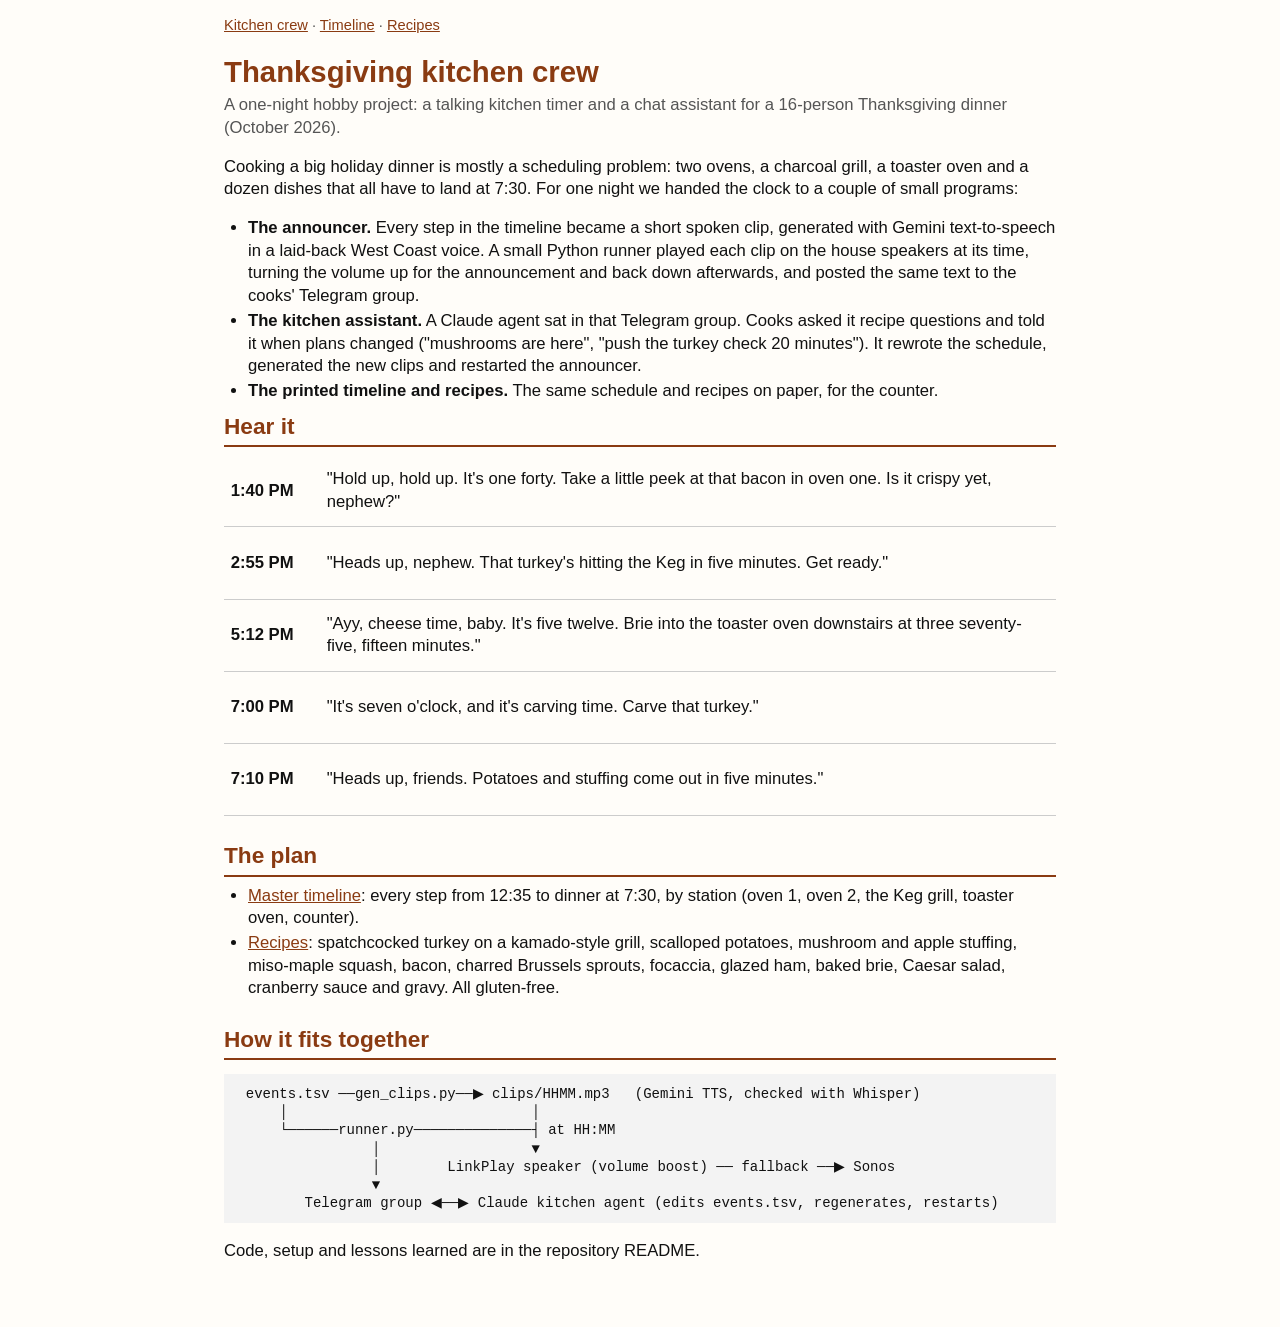
==== docs/index.html @ dc754d3f "Thanksgiving kitchen crew: announcer, kitchen agent template, timeline and recipes site" ====
<!doctype html>
<html lang="en"><head><meta charset="utf-8"><meta name="viewport" content="width=device-width, initial-scale=1">
<title>Thanksgiving kitchen crew</title><link rel="stylesheet" href="style.css"></head><body>
<nav class="site"><a href="index.html">Kitchen crew</a> · <a href="timeline.html">Timeline</a> · <a href="recipes.html">Recipes</a></nav>

<h1>Thanksgiving kitchen crew</h1>
<div class="sub">A one-night hobby project: a talking kitchen timer and a chat assistant for a 16-person Thanksgiving dinner (October 2026).</div>

<p>Cooking a big holiday dinner is mostly a scheduling problem: two ovens, a charcoal grill, a toaster oven and a dozen dishes that all have to land at 7:30. For one night we handed the clock to a couple of small programs:</p>
<ul>
<li><b>The announcer.</b> Every step in the timeline became a short spoken clip, generated with Gemini text-to-speech in a laid-back West Coast voice. A small Python runner played each clip on the house speakers at its time, turning the volume up for the announcement and back down afterwards, and posted the same text to the cooks' Telegram group.</li>
<li><b>The kitchen assistant.</b> A Claude agent sat in that Telegram group. Cooks asked it recipe questions and told it when plans changed ("mushrooms are here", "push the turkey check 20 minutes"). It rewrote the schedule, generated the new clips and restarted the announcer.</li>
<li><b>The printed timeline and recipes.</b> The same schedule and recipes on paper, for the counter.</li>
</ul>

<h2>Hear it</h2>
<table class="samples">
<tr><td class="t">1:40 PM</td><td>"Hold up, hold up. It's one forty. Take a little peek at that bacon in oven one. Is it crispy yet, nephew?"</td><td><audio controls preload="none" src="samples/1340.mp3"></audio></td></tr>
<tr><td class="t">2:55 PM</td><td>"Heads up, nephew. That turkey's hitting the Keg in five minutes. Get ready."</td><td><audio controls preload="none" src="samples/1455.mp3"></audio></td></tr>
<tr><td class="t">5:12 PM</td><td>"Ayy, cheese time, baby. It's five twelve. Brie into the toaster oven downstairs at three seventy-five, fifteen minutes."</td><td><audio controls preload="none" src="samples/1712.mp3"></audio></td></tr>
<tr><td class="t">7:00 PM</td><td>"It's seven o'clock, and it's carving time. Carve that turkey."</td><td><audio controls preload="none" src="samples/1900.mp3"></audio></td></tr>
<tr><td class="t">7:10 PM</td><td>"Heads up, friends. Potatoes and stuffing come out in five minutes."</td><td><audio controls preload="none" src="samples/1910.mp3"></audio></td></tr>
</table>

<h2 style="margin-top:18pt">The plan</h2>
<ul>
<li><a href="timeline.html">Master timeline</a>: every step from 12:35 to dinner at 7:30, by station (oven 1, oven 2, the Keg grill, toaster oven, counter).</li>
<li><a href="recipes.html">Recipes</a>: spatchcocked turkey on a kamado-style grill, scalloped potatoes, mushroom and apple stuffing, miso-maple squash, bacon, charred Brussels sprouts, focaccia, glazed ham, baked brie, Caesar salad, cranberry sauce and gravy. All gluten-free.</li>
</ul>

<h2 style="margin-top:18pt">How it fits together</h2>
<pre class="diagram">
 events.tsv ──gen_clips.py──▶ clips/HHMM.mp3   (Gemini TTS, checked with Whisper)
     │                             │
     └──────runner.py──────────────┤ at HH:MM
                │                  ▼
                │        LinkPlay speaker (volume boost) ── fallback ──▶ Sonos
                ▼
        Telegram group ◀──▶ Claude kitchen agent (edits events.tsv, regenerates, restarts)
</pre>
<p>Code, setup and lessons learned are in the repository README.</p>
</body></html>
---- docs/style.css ----
@page { size: letter; margin: 0.55in 0.6in; }
body { font-family: -apple-system, "Helvetica Neue", Arial, sans-serif; font-size: 12.5pt; line-height: 1.35; color: #111; }
h1 { font-size: 22pt; margin: 0 0 2pt; color: #8a3b12; }
h2 { font-size: 17pt; margin: 0 0 6pt; color: #8a3b12; border-bottom: 2px solid #8a3b12; padding-bottom: 3pt; }
h3 { font-size: 13pt; margin: 10pt 0 3pt; }
.sub { color: #555; margin-bottom: 10pt; }
table { border-collapse: collapse; width: 100%; }
td, th { border-bottom: 1px solid #ccc; padding: 4pt 5pt; vertical-align: top; text-align: left; }
th { background: #f3e6dc; }
td.t { white-space: nowrap; font-weight: 700; width: 62pt; }
td.w { white-space: nowrap; width: 62pt; color: #8a3b12; font-weight: 600; }
td.box { width: 14pt; } td.box::before { content: "☐"; font-size: 14pt; }
tr.key td { background: #fff4d6; }
.page { page-break-after: always; } .page:last-child { page-break-after: auto; }
ul, ol { margin: 3pt 0 6pt 18pt; padding: 0; } li { margin: 2pt 0; }
.note { background: #f3f3f3; border-left: 4px solid #8a3b12; padding: 5pt 8pt; margin: 6pt 0; }
.cols { columns: 2; column-gap: 22pt; }

/* Screen (GitHub Pages) */
@media screen {
  body { max-width: 52rem; margin: 0 auto; padding: 1rem 1.2rem 3rem; background: #fffdf9; }
  .page { margin-bottom: 2.5rem; }
  audio { width: 100%; max-width: 26rem; }
}
@media print { nav.site, .no-print { display: none; } }
nav.site { font-size: 11pt; margin-bottom: 12pt; color: #555; }
nav.site a, a { color: #8a3b12; }
.samples td { vertical-align: middle; }
pre.diagram { background: #f3f3f3; padding: 8pt 10pt; overflow-x: auto; font-size: 10.5pt; line-height: 1.3; }
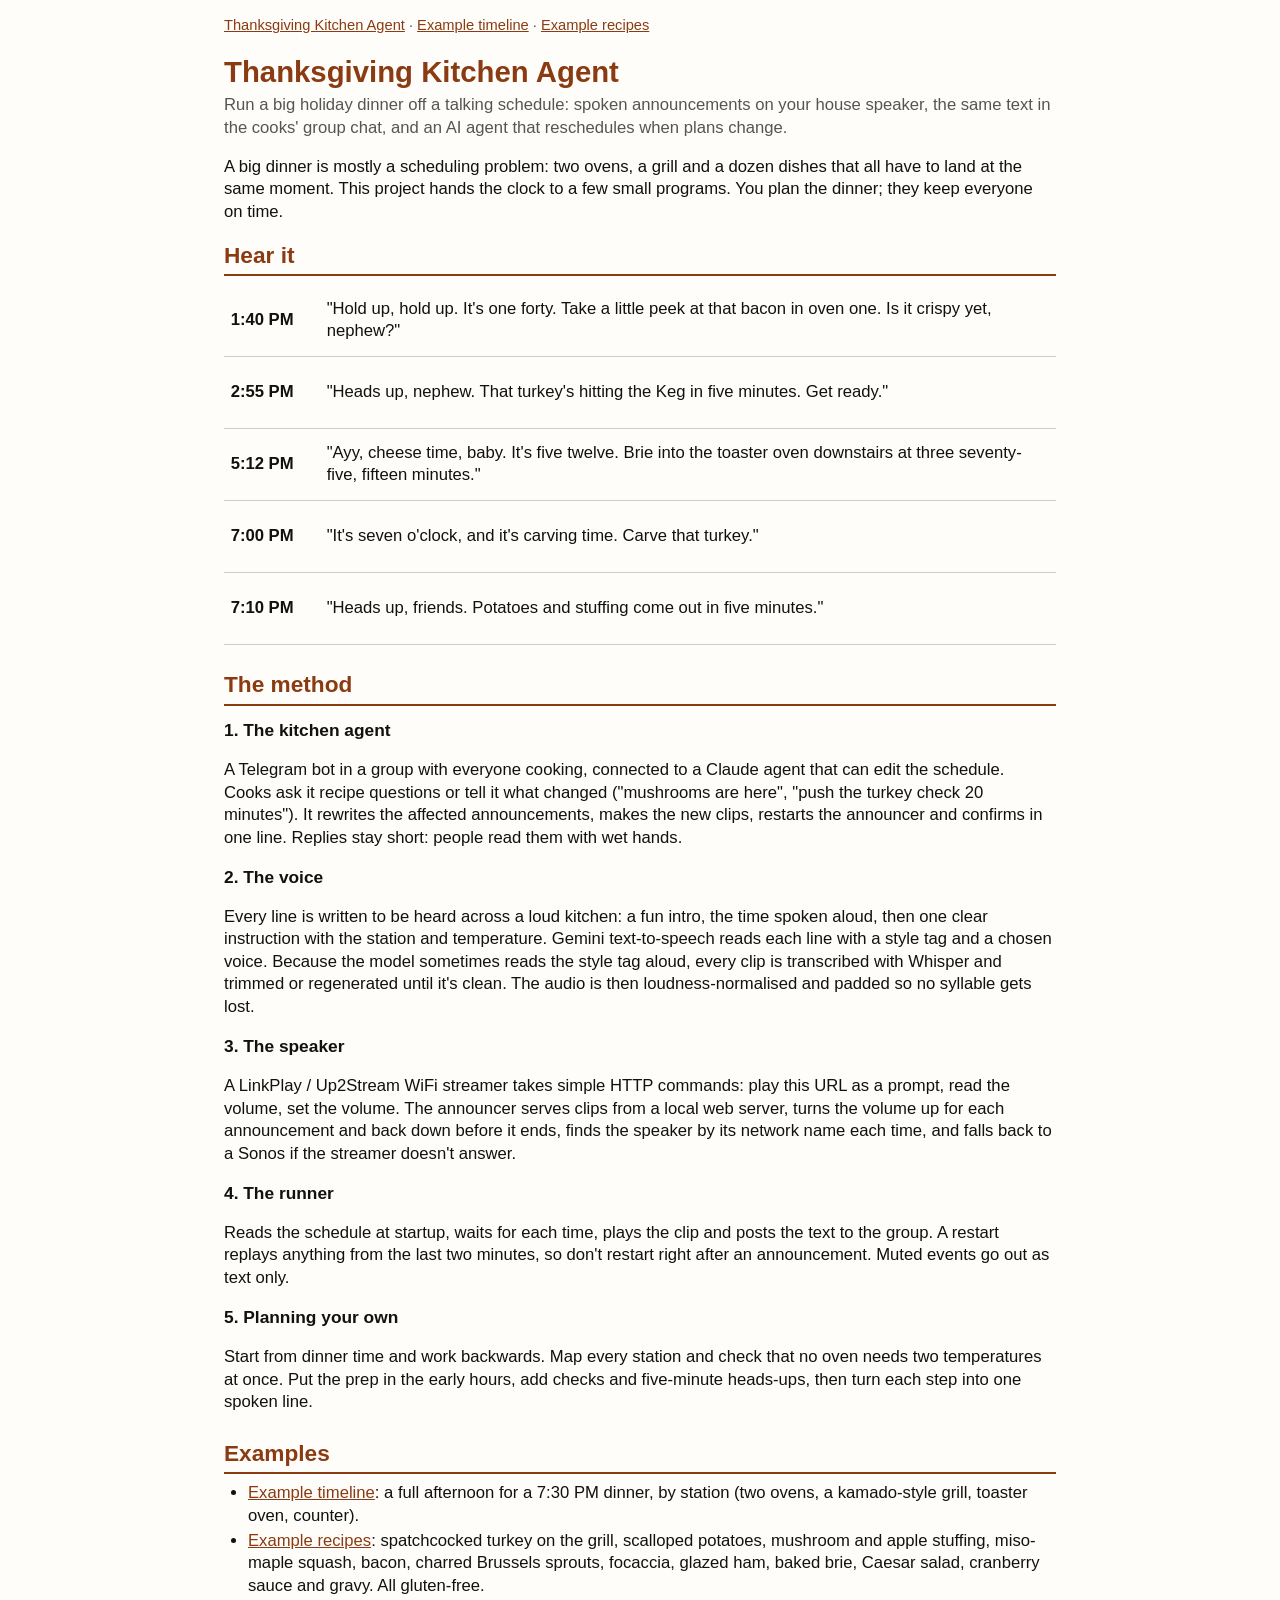
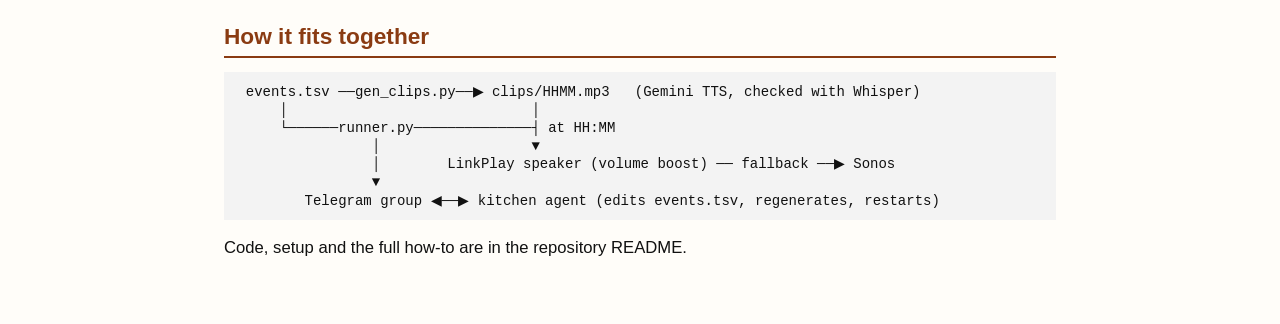
==== commit cb482b38: "Reframe as Thanksgiving Kitchen Agent: methodology guide, example timeline and recipes" ====
--- a/docs/index.html
+++ b/docs/index.html
@@ -1,17 +1,12 @@
 <!doctype html>
 <html lang="en"><head><meta charset="utf-8"><meta name="viewport" content="width=device-width, initial-scale=1">
-<title>Thanksgiving kitchen crew</title><link rel="stylesheet" href="style.css"></head><body>
-<nav class="site"><a href="index.html">Kitchen crew</a> · <a href="timeline.html">Timeline</a> · <a href="recipes.html">Recipes</a></nav>
+<title>Thanksgiving Kitchen Agent</title><link rel="stylesheet" href="style.css"></head><body>
+<nav class="site"><a href="index.html">Thanksgiving Kitchen Agent</a> · <a href="timeline.html">Example timeline</a> · <a href="recipes.html">Example recipes</a></nav>
 
-<h1>Thanksgiving kitchen crew</h1>
-<div class="sub">A one-night hobby project: a talking kitchen timer and a chat assistant for a 16-person Thanksgiving dinner (October 2026).</div>
+<h1>Thanksgiving Kitchen Agent</h1>
+<div class="sub">Run a big holiday dinner off a talking schedule: spoken announcements on your house speaker, the same text in the cooks' group chat, and an AI agent that reschedules when plans change.</div>
 
-<p>Cooking a big holiday dinner is mostly a scheduling problem: two ovens, a charcoal grill, a toaster oven and a dozen dishes that all have to land at 7:30. For one night we handed the clock to a couple of small programs:</p>
-<ul>
-<li><b>The announcer.</b> Every step in the timeline became a short spoken clip, generated with Gemini text-to-speech in a laid-back West Coast voice. A small Python runner played each clip on the house speakers at its time, turning the volume up for the announcement and back down afterwards, and posted the same text to the cooks' Telegram group.</li>
-<li><b>The kitchen assistant.</b> A Claude agent sat in that Telegram group. Cooks asked it recipe questions and told it when plans changed ("mushrooms are here", "push the turkey check 20 minutes"). It rewrote the schedule, generated the new clips and restarted the announcer.</li>
-<li><b>The printed timeline and recipes.</b> The same schedule and recipes on paper, for the counter.</li>
-</ul>
+<p>A big dinner is mostly a scheduling problem: two ovens, a grill and a dozen dishes that all have to land at the same moment. This project hands the clock to a few small programs. You plan the dinner; they keep everyone on time.</p>
 
 <h2>Hear it</h2>
 <table class="samples">
@@ -22,10 +17,22 @@
 <tr><td class="t">7:10 PM</td><td>"Heads up, friends. Potatoes and stuffing come out in five minutes."</td><td><audio controls preload="none" src="samples/1910.mp3"></audio></td></tr>
 </table>
 
-<h2 style="margin-top:18pt">The plan</h2>
+<h2 style="margin-top:18pt">The method</h2>
+<h3>1. The kitchen agent</h3>
+<p>A Telegram bot in a group with everyone cooking, connected to a Claude agent that can edit the schedule. Cooks ask it recipe questions or tell it what changed ("mushrooms are here", "push the turkey check 20 minutes"). It rewrites the affected announcements, makes the new clips, restarts the announcer and confirms in one line. Replies stay short: people read them with wet hands.</p>
+<h3>2. The voice</h3>
+<p>Every line is written to be heard across a loud kitchen: a fun intro, the time spoken aloud, then one clear instruction with the station and temperature. Gemini text-to-speech reads each line with a style tag and a chosen voice. Because the model sometimes reads the style tag aloud, every clip is transcribed with Whisper and trimmed or regenerated until it's clean. The audio is then loudness-normalised and padded so no syllable gets lost.</p>
+<h3>3. The speaker</h3>
+<p>A LinkPlay / Up2Stream WiFi streamer takes simple HTTP commands: play this URL as a prompt, read the volume, set the volume. The announcer serves clips from a local web server, turns the volume up for each announcement and back down before it ends, finds the speaker by its network name each time, and falls back to a Sonos if the streamer doesn't answer.</p>
+<h3>4. The runner</h3>
+<p>Reads the schedule at startup, waits for each time, plays the clip and posts the text to the group. A restart replays anything from the last two minutes, so don't restart right after an announcement. Muted events go out as text only.</p>
+<h3>5. Planning your own</h3>
+<p>Start from dinner time and work backwards. Map every station and check that no oven needs two temperatures at once. Put the prep in the early hours, add checks and five-minute heads-ups, then turn each step into one spoken line.</p>
+
+<h2 style="margin-top:18pt">Examples</h2>
 <ul>
-<li><a href="timeline.html">Master timeline</a>: every step from 12:35 to dinner at 7:30, by station (oven 1, oven 2, the Keg grill, toaster oven, counter).</li>
-<li><a href="recipes.html">Recipes</a>: spatchcocked turkey on a kamado-style grill, scalloped potatoes, mushroom and apple stuffing, miso-maple squash, bacon, charred Brussels sprouts, focaccia, glazed ham, baked brie, Caesar salad, cranberry sauce and gravy. All gluten-free.</li>
+<li><a href="timeline.html">Example timeline</a>: a full afternoon for a 7:30 PM dinner, by station (two ovens, a kamado-style grill, toaster oven, counter).</li>
+<li><a href="recipes.html">Example recipes</a>: spatchcocked turkey on the grill, scalloped potatoes, mushroom and apple stuffing, miso-maple squash, bacon, charred Brussels sprouts, focaccia, glazed ham, baked brie, Caesar salad, cranberry sauce and gravy. All gluten-free.</li>
 </ul>
 
 <h2 style="margin-top:18pt">How it fits together</h2>
@@ -36,7 +43,7 @@
                 │                  ▼
                 │        LinkPlay speaker (volume boost) ── fallback ──▶ Sonos
                 ▼
-        Telegram group ◀──▶ Claude kitchen agent (edits events.tsv, regenerates, restarts)
+        Telegram group ◀──▶ kitchen agent (edits events.tsv, regenerates, restarts)
 </pre>
-<p>Code, setup and lessons learned are in the repository README.</p>
+<p>Code, setup and the full how-to are in the repository README.</p>
 </body></html>
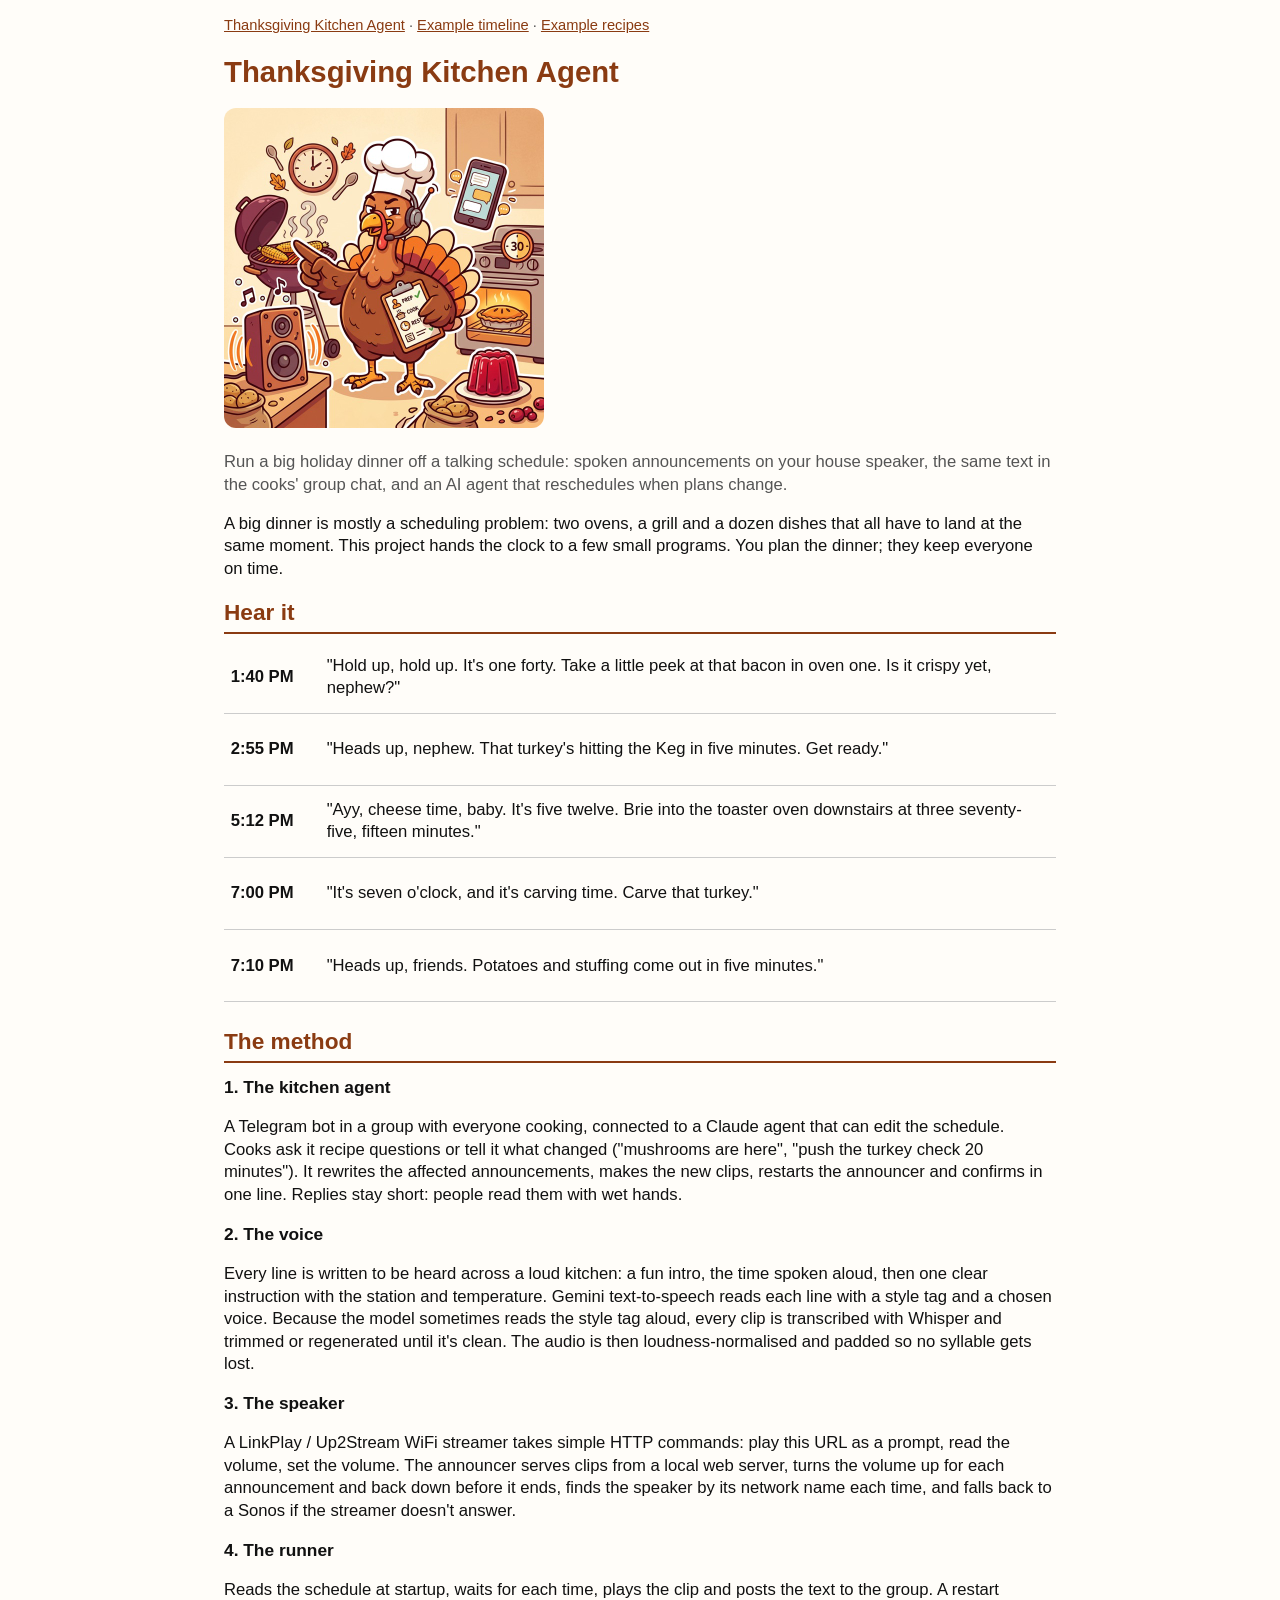
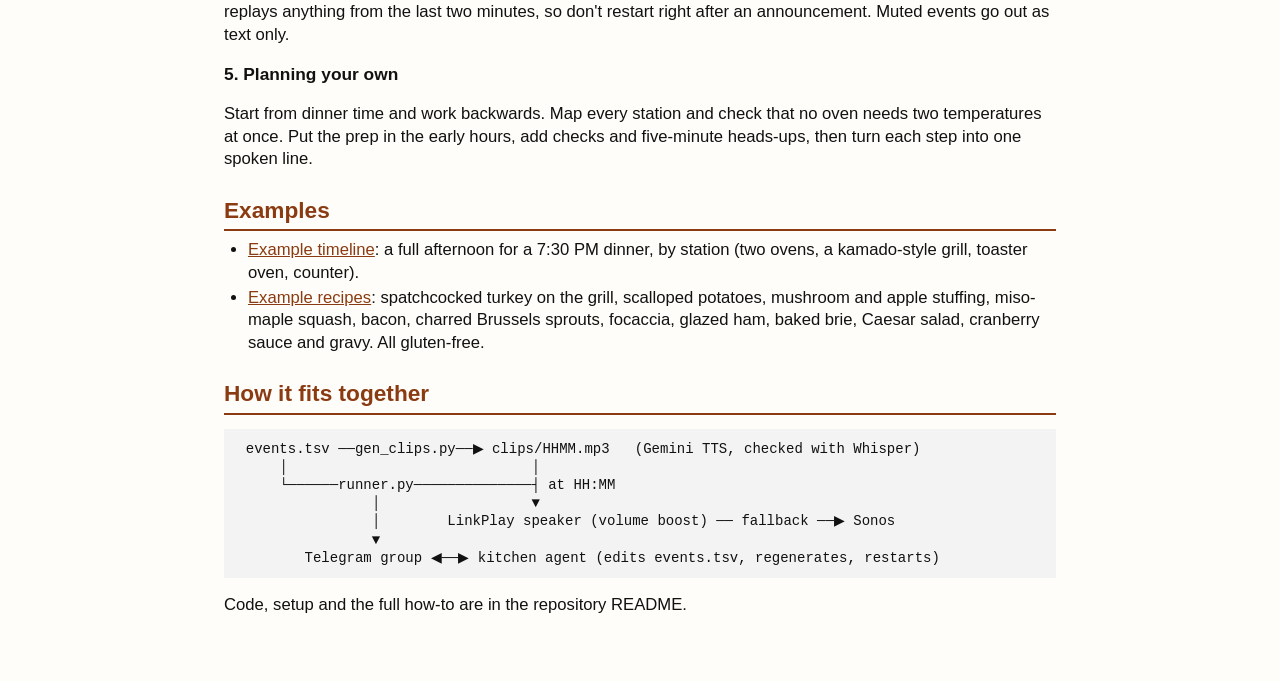
==== commit 261ee416: "Add turkey head-chef avatar" ====
--- a/docs/index.html
+++ b/docs/index.html
@@ -4,6 +4,7 @@
 <nav class="site"><a href="index.html">Thanksgiving Kitchen Agent</a> · <a href="timeline.html">Example timeline</a> · <a href="recipes.html">Example recipes</a></nav>
 
 <h1>Thanksgiving Kitchen Agent</h1>
+<p><img src="avatar.jpg" alt="Cartoon turkey in a chef's hat and headset, running the kitchen with a clipboard, surrounded by a speaker, a barbecue, an oven and a pie" width="320" style="border-radius:12px"></p>
 <div class="sub">Run a big holiday dinner off a talking schedule: spoken announcements on your house speaker, the same text in the cooks' group chat, and an AI agent that reschedules when plans change.</div>
 
 <p>A big dinner is mostly a scheduling problem: two ovens, a grill and a dozen dishes that all have to land at the same moment. This project hands the clock to a few small programs. You plan the dinner; they keep everyone on time.</p>
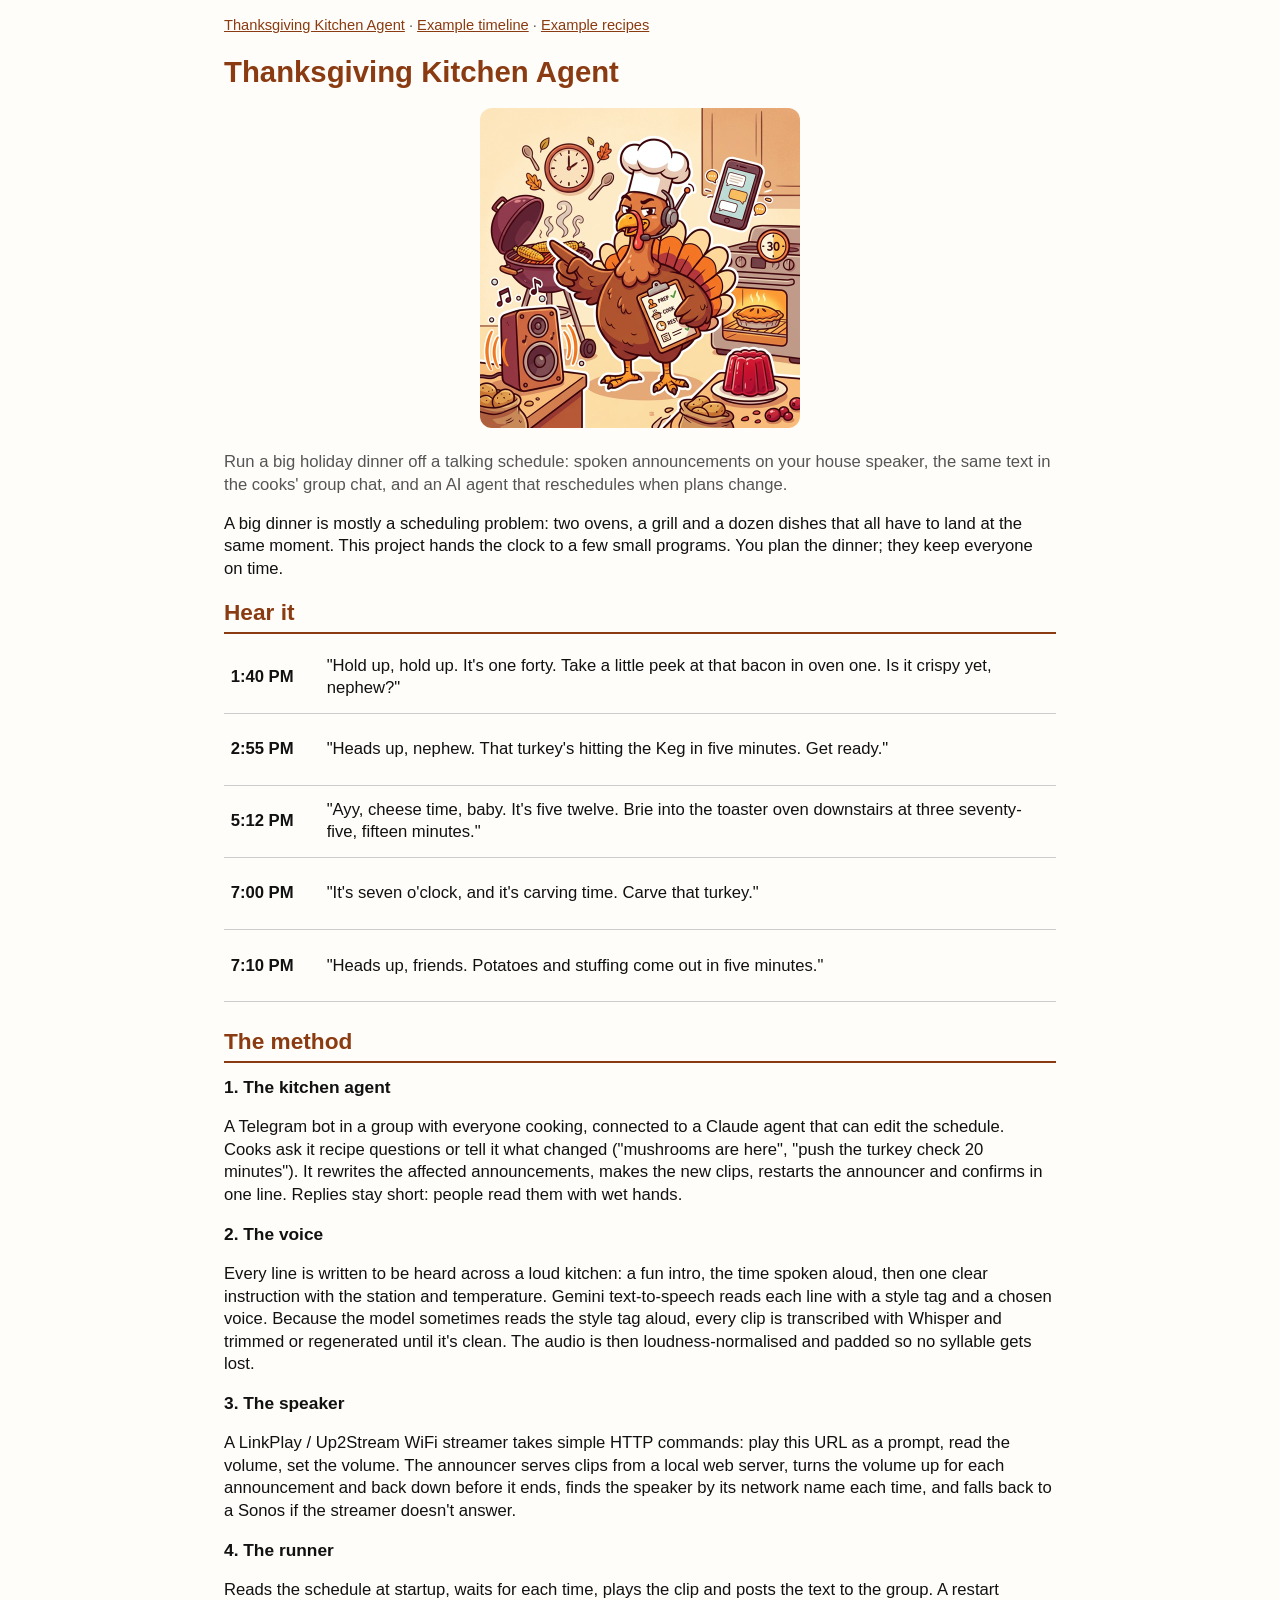
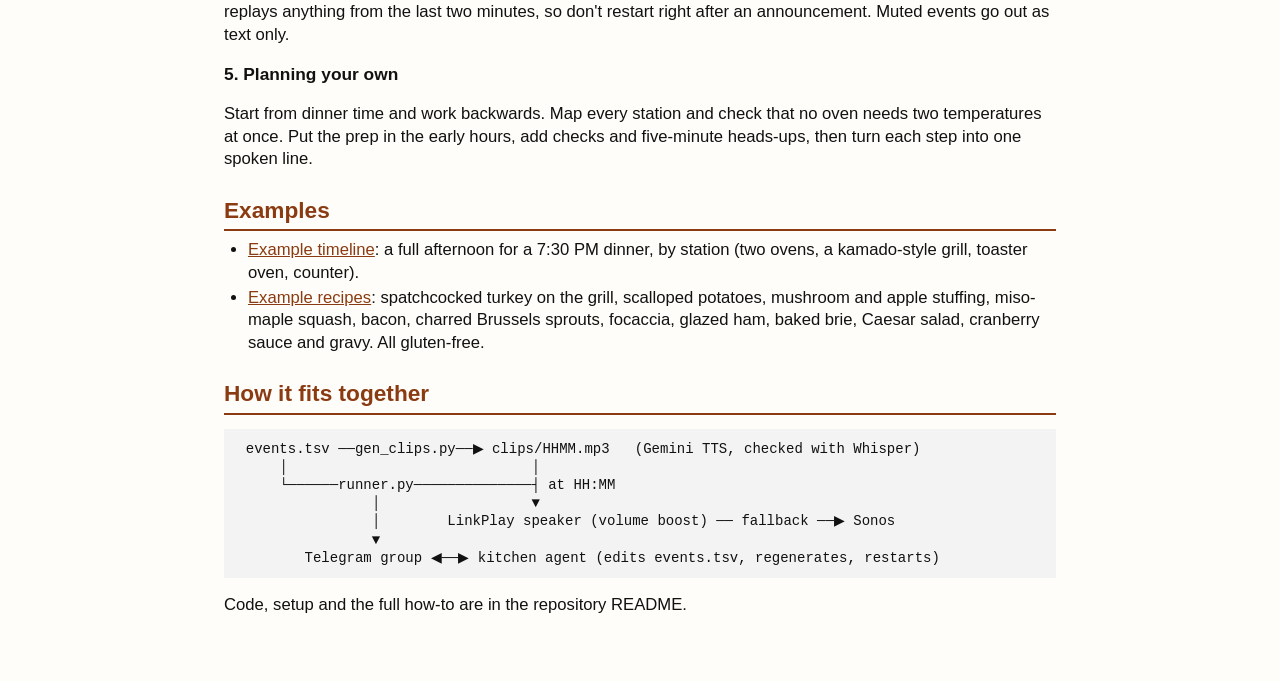
==== commit af16692e: "Centre the avatar" ====
--- a/docs/index.html
+++ b/docs/index.html
@@ -4,7 +4,7 @@
 <nav class="site"><a href="index.html">Thanksgiving Kitchen Agent</a> · <a href="timeline.html">Example timeline</a> · <a href="recipes.html">Example recipes</a></nav>
 
 <h1>Thanksgiving Kitchen Agent</h1>
-<p><img src="avatar.jpg" alt="Cartoon turkey in a chef's hat and headset, running the kitchen with a clipboard, surrounded by a speaker, a barbecue, an oven and a pie" width="320" style="border-radius:12px"></p>
+<p style="text-align:center"><img src="avatar.jpg" alt="Cartoon turkey in a chef's hat and headset, running the kitchen with a clipboard, surrounded by a speaker, a barbecue, an oven and a pie" width="320" style="border-radius:12px"></p>
 <div class="sub">Run a big holiday dinner off a talking schedule: spoken announcements on your house speaker, the same text in the cooks' group chat, and an AI agent that reschedules when plans change.</div>
 
 <p>A big dinner is mostly a scheduling problem: two ovens, a grill and a dozen dishes that all have to land at the same moment. This project hands the clock to a few small programs. You plan the dinner; they keep everyone on time.</p>
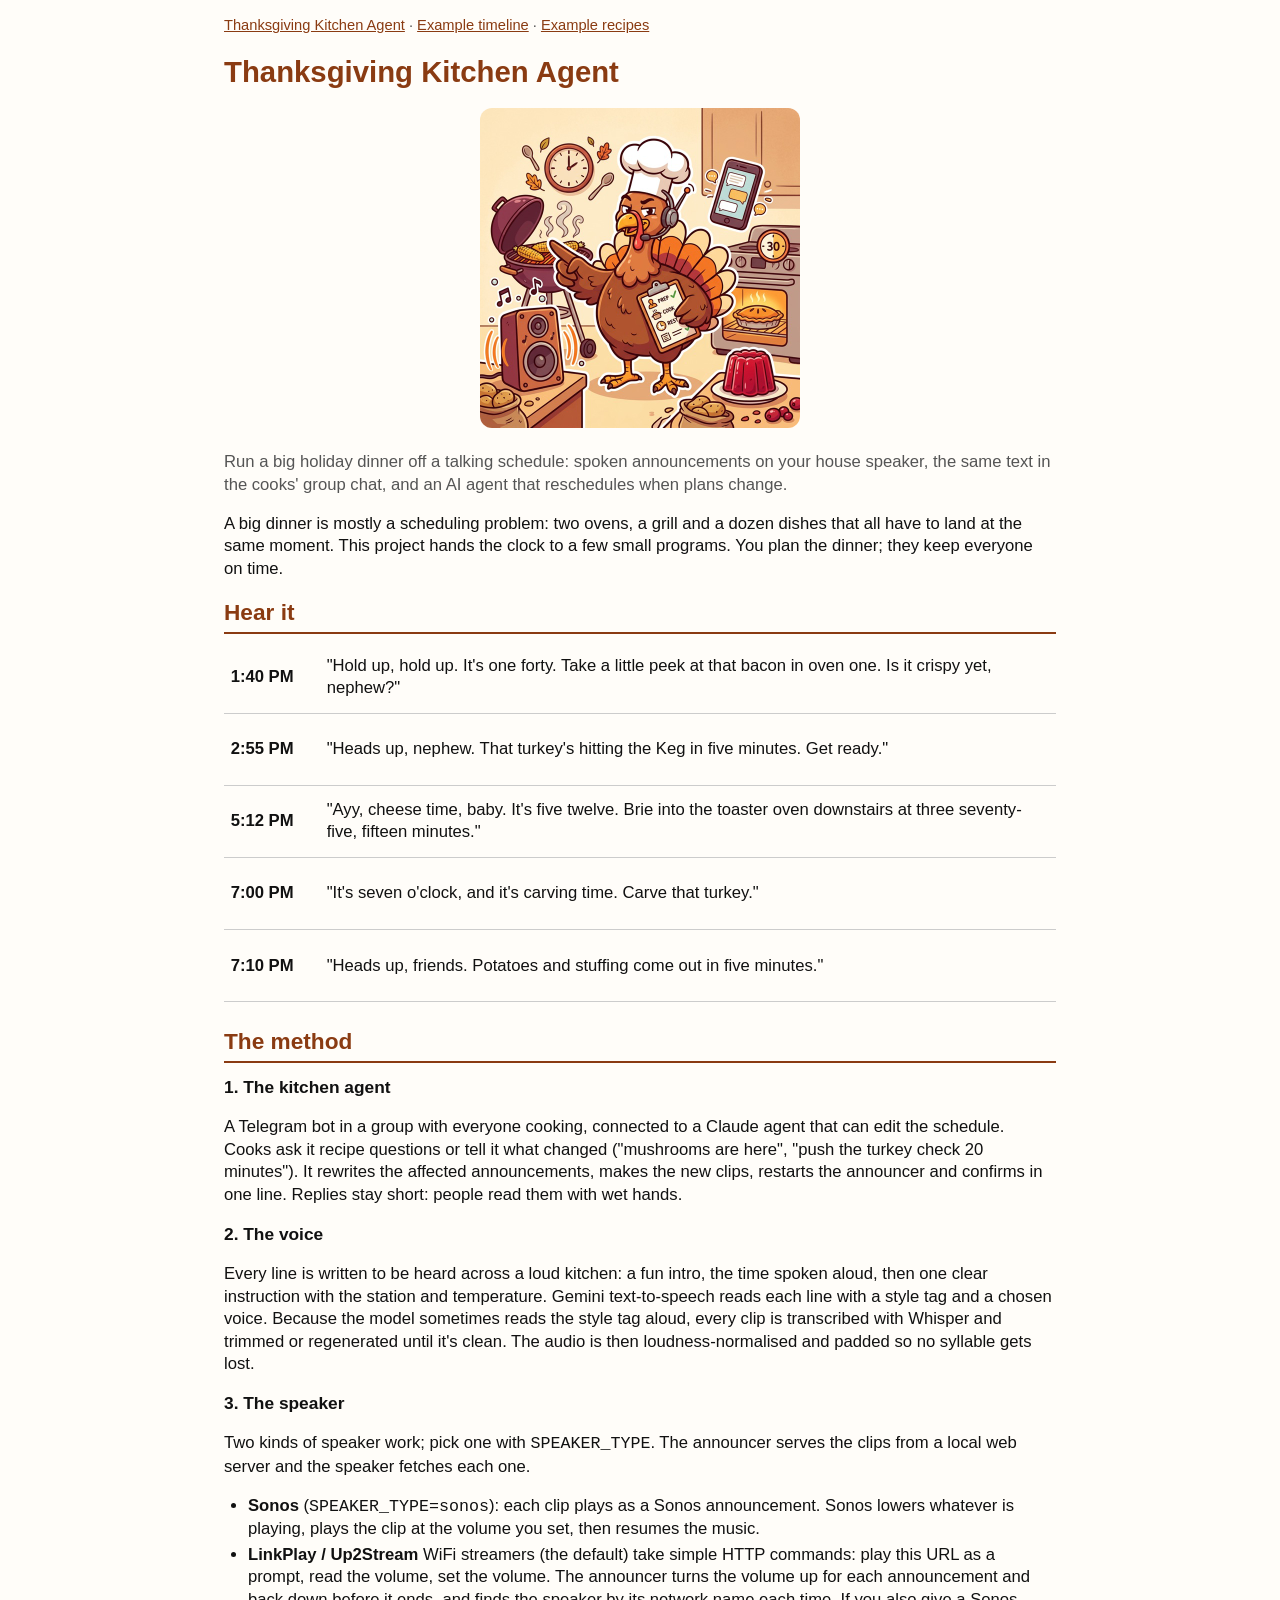
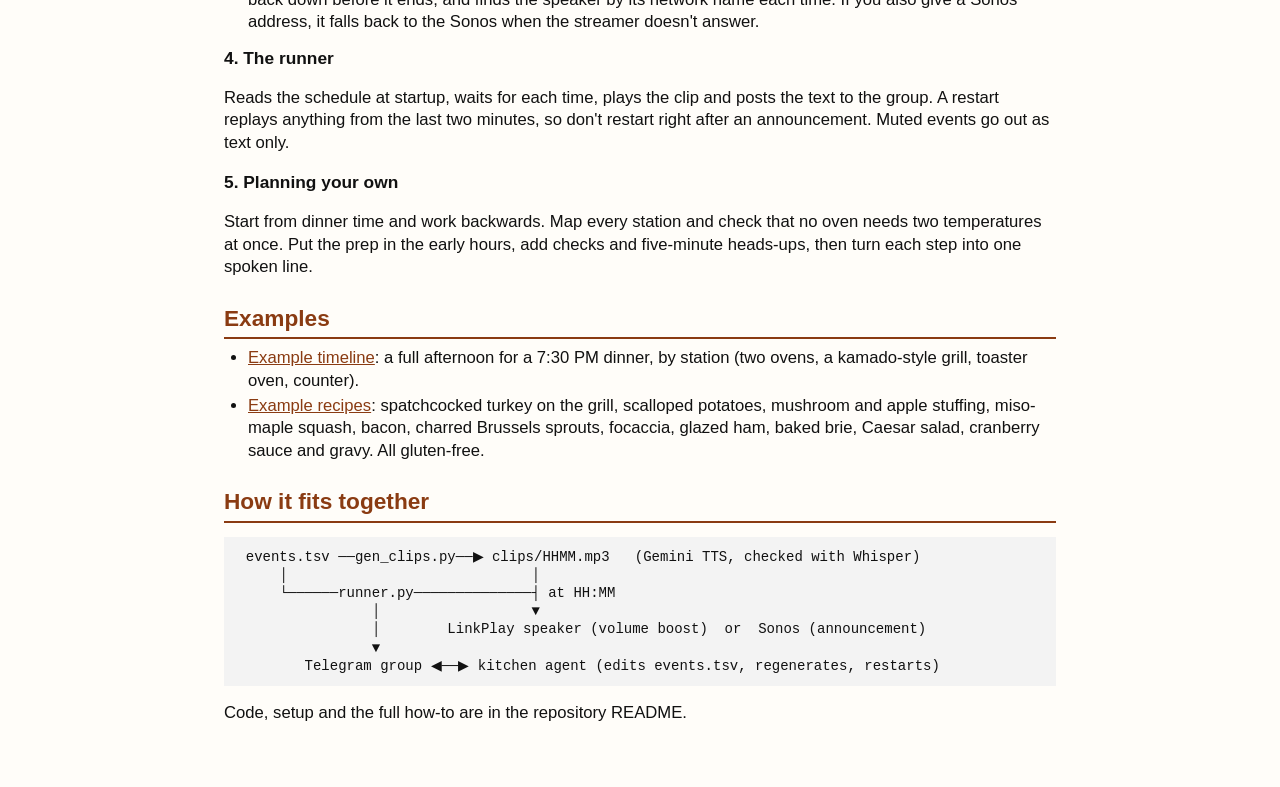
==== commit c11154c1: "Pages: Sonos as a speaker choice in section 3" ====
--- a/docs/index.html
+++ b/docs/index.html
@@ -24,7 +24,11 @@
 <h3>2. The voice</h3>
 <p>Every line is written to be heard across a loud kitchen: a fun intro, the time spoken aloud, then one clear instruction with the station and temperature. Gemini text-to-speech reads each line with a style tag and a chosen voice. Because the model sometimes reads the style tag aloud, every clip is transcribed with Whisper and trimmed or regenerated until it's clean. The audio is then loudness-normalised and padded so no syllable gets lost.</p>
 <h3>3. The speaker</h3>
-<p>A LinkPlay / Up2Stream WiFi streamer takes simple HTTP commands: play this URL as a prompt, read the volume, set the volume. The announcer serves clips from a local web server, turns the volume up for each announcement and back down before it ends, finds the speaker by its network name each time, and falls back to a Sonos if the streamer doesn't answer.</p>
+<p>Two kinds of speaker work; pick one with <code>SPEAKER_TYPE</code>. The announcer serves the clips from a local web server and the speaker fetches each one.</p>
+<ul>
+<li><b>Sonos</b> (<code>SPEAKER_TYPE=sonos</code>): each clip plays as a Sonos announcement. Sonos lowers whatever is playing, plays the clip at the volume you set, then resumes the music.</li>
+<li><b>LinkPlay / Up2Stream</b> WiFi streamers (the default) take simple HTTP commands: play this URL as a prompt, read the volume, set the volume. The announcer turns the volume up for each announcement and back down before it ends, and finds the speaker by its network name each time. If you also give a Sonos address, it falls back to the Sonos when the streamer doesn't answer.</li>
+</ul>
 <h3>4. The runner</h3>
 <p>Reads the schedule at startup, waits for each time, plays the clip and posts the text to the group. A restart replays anything from the last two minutes, so don't restart right after an announcement. Muted events go out as text only.</p>
 <h3>5. Planning your own</h3>
@@ -42,7 +46,7 @@
      │                             │
      └──────runner.py──────────────┤ at HH:MM
                 │                  ▼
-                │        LinkPlay speaker (volume boost) ── fallback ──▶ Sonos
+                │        LinkPlay speaker (volume boost)  or  Sonos (announcement)
                 ▼
         Telegram group ◀──▶ kitchen agent (edits events.tsv, regenerates, restarts)
 </pre>
